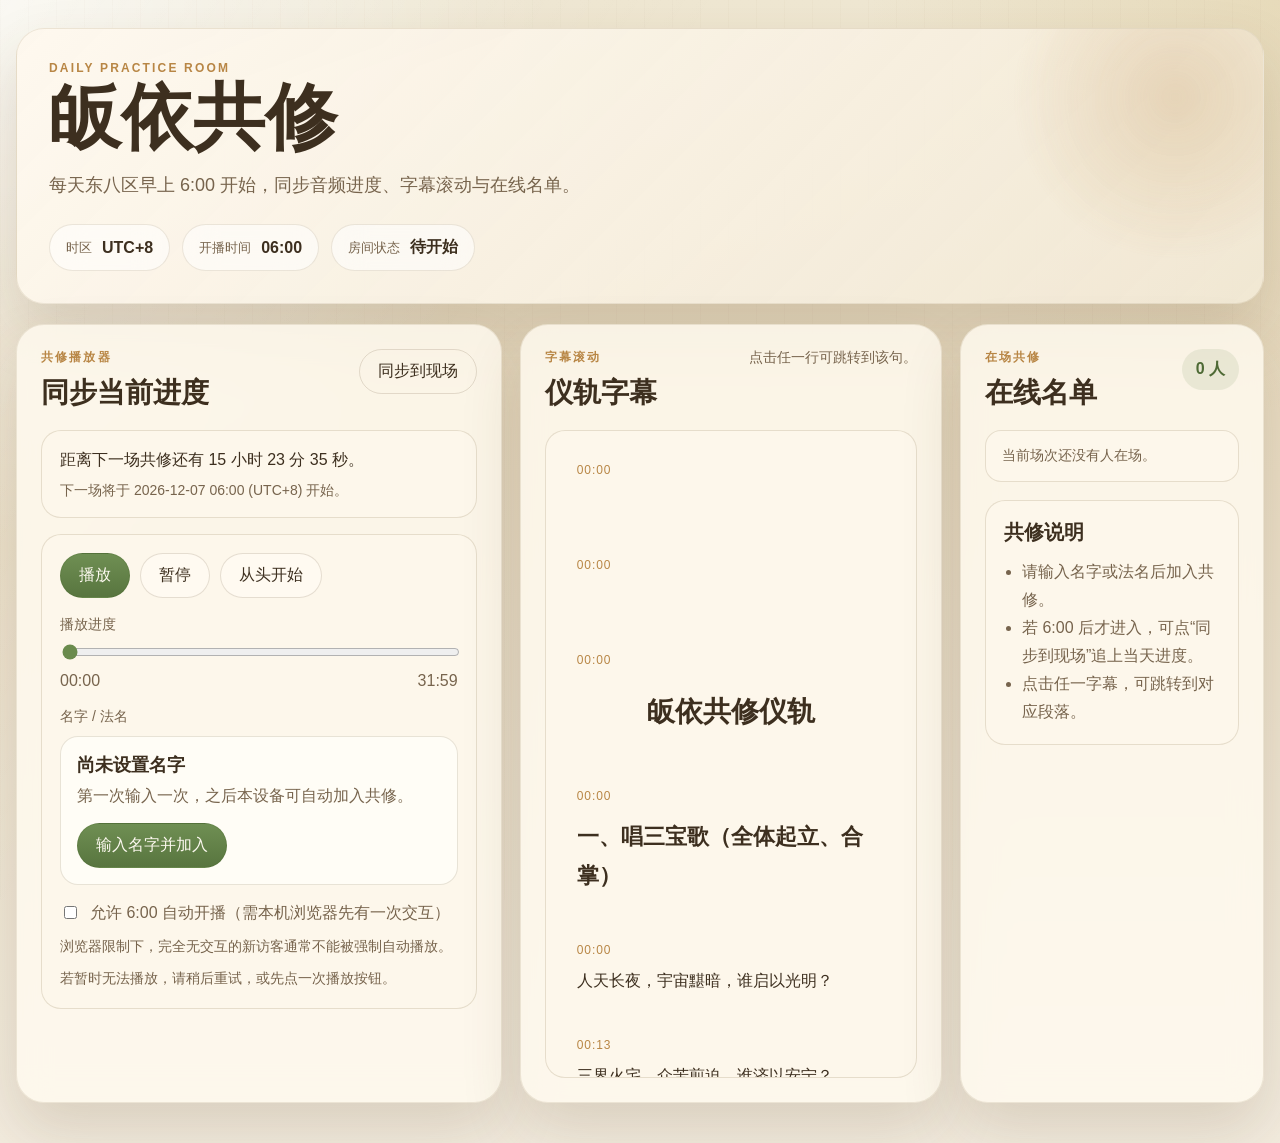
==== index.html @ a18d0d2c "Add remembered identity and mobile join modal" ====
<!doctype html>
<html lang="zh-Hant">
  <head>
    <meta charset="UTF-8" />
    <meta
      name="viewport"
      content="width=device-width, initial-scale=1.0, viewport-fit=cover"
    />
    <title>皈依共修</title>
    <meta
      name="description"
      content="每日东八区早上 6 点同步进行的共修页面，支持音频字幕滚动与在线名单。"
    />
    <link rel="stylesheet" href="./styles.css" />
    <script src="./assets/site-config.js" defer></script>
    <script src="./app.js" defer></script>
  </head>
  <body>
    <div class="page-shell">
      <header class="hero">
        <p class="eyebrow">Daily Practice Room</p>
        <h1 id="site-title">皈依共修</h1>
        <p class="hero-copy" id="site-description">
          每天东八区早上 6:00 开始，同步音频进度、字幕滚动与在线名单。
        </p>
        <div class="hero-meta">
          <div class="meta-pill">
            <span class="meta-label">时区</span>
            <strong id="timezone-label">UTC+8</strong>
          </div>
          <div class="meta-pill">
            <span class="meta-label">开播时间</span>
            <strong id="start-time-label">06:00</strong>
          </div>
          <div class="meta-pill">
            <span class="meta-label">房间状态</span>
            <strong id="room-status-pill">准备中</strong>
          </div>
        </div>
      </header>

      <main class="layout">
        <section class="panel panel-player">
          <div class="panel-head">
            <div>
              <p class="panel-kicker">共修播放器</p>
              <h2>同步当前进度</h2>
            </div>
            <button class="button button-ghost" id="sync-button" type="button">
              同步到现场
            </button>
          </div>

          <div class="session-banner">
            <p id="session-status">正在读取今天的共修状态…</p>
            <p id="session-substatus">如果网页保持打开，6:00 到点会尝试自动开播。</p>
          </div>

          <div class="player-card">
            <div class="player-controls">
              <button class="button button-primary" id="play-button" type="button">
                播放
              </button>
              <button class="button" id="pause-button" type="button">暂停</button>
              <button class="button" id="restart-button" type="button">从头开始</button>
            </div>

            <label class="range-wrap" for="progress-range">
              <span>播放进度</span>
              <input id="progress-range" type="range" min="0" max="1000" value="0" />
            </label>

            <div class="time-row">
              <span id="current-time">00:00</span>
              <span id="duration-time">00:00</span>
            </div>

            <div class="name-form">
              <span>名字 / 法名</span>
              <div class="identity-card">
                <div class="identity-copy">
                  <strong id="identity-name">尚未设置名字</strong>
                  <p id="identity-note">第一次输入一次，之后本设备可自动加入共修。</p>
                </div>
                <div class="identity-actions">
                  <button class="button button-primary" id="join-button" type="button">
                    输入名字并加入
                  </button>
                  <button class="button" id="edit-name-button" type="button">
                    修改名字
                  </button>
                </div>
              </div>
            </div>

            <div class="toggle-row">
              <label class="checkbox">
                <input id="auto-start-toggle" type="checkbox" />
                <span>允许 6:00 自动开播（需本机浏览器先有一次交互）</span>
              </label>
            </div>

            <p class="helper-text" id="autoplay-note">
              浏览器限制下，完全无交互的新访客通常不能被强制自动播放。
            </p>
            <p class="helper-text" id="audio-note"></p>

            <audio id="practice-audio" preload="metadata"></audio>
          </div>
        </section>

        <section class="panel panel-lyrics">
          <div class="panel-head">
            <div>
              <p class="panel-kicker">字幕滚动</p>
              <h2>仪轨字幕</h2>
            </div>
            <p class="lyrics-tip">点击任一行可跳转到该句。</p>
          </div>
          <div class="lyrics-frame">
            <ol class="lyrics-list" id="lyrics-list">
              <li class="lyrics-empty">正在加载字幕…</li>
            </ol>
          </div>
        </section>

        <aside class="panel panel-side">
          <div class="panel-head">
            <div>
              <p class="panel-kicker">在场共修</p>
              <h2>在线名单</h2>
            </div>
            <span class="count-badge" id="attendee-count">0 人</span>
          </div>

          <ul class="attendee-list" id="attendee-list">
            <li class="attendee-empty">尚未加入共修。</li>
          </ul>

          <div class="notes">
            <h3>共修说明</h3>
            <ul>
              <li>请输入名字或法名后加入共修。</li>
              <li>若 6:00 后才进入，可点“同步到现场”追上当天进度。</li>
              <li>点击任一字幕，可跳转到对应段落。</li>
            </ul>
          </div>
        </aside>
      </main>
    </div>

    <div class="modal-shell" id="name-modal" hidden>
      <div class="modal-backdrop" data-close-modal="true"></div>
      <div
        class="modal-card"
        role="dialog"
        aria-modal="true"
        aria-labelledby="name-modal-title"
      >
        <div class="modal-head">
          <div>
            <p class="panel-kicker">身份确认</p>
            <h2 id="name-modal-title">输入名字或法名</h2>
          </div>
          <button class="button button-ghost" id="modal-cancel-button" type="button">
            关闭
          </button>
        </div>

        <label class="modal-field" for="modal-display-name">
          <span>名字 / 法名</span>
          <input
            id="modal-display-name"
            name="modal-display-name"
            type="text"
            maxlength="24"
            placeholder="例如：慧明 / 王小明"
            autocomplete="name"
          />
        </label>

        <label class="checkbox checkbox-stack">
          <input id="remember-join-toggle" type="checkbox" checked />
          <span>记住这个名字，并在本设备下次自动加入</span>
        </label>

        <p class="helper-text modal-helper">
          之后随时都可以修改名字；若只是暂时离开，可直接退出本场共修。
        </p>

        <div class="modal-actions">
          <button class="button" id="modal-secondary-button" type="button">
            稍后再说
          </button>
          <button class="button button-primary" id="modal-confirm-button" type="button">
            确认加入
          </button>
        </div>
      </div>
    </div>
  </body>
</html>
---- styles.css ----
:root {
  --bg: #f1ead8;
  --bg-deep: #d4c2a2;
  --panel: rgba(255, 250, 240, 0.82);
  --panel-strong: rgba(253, 247, 235, 0.96);
  --line: rgba(112, 88, 46, 0.16);
  --text: #3d2f1f;
  --muted: #77644d;
  --brand: #6a8b4d;
  --brand-deep: #4e6a35;
  --accent: #b88645;
  --danger: #9d4d36;
  --shadow: 0 28px 60px rgba(84, 63, 31, 0.16);
  --radius-xl: 28px;
  --radius-lg: 20px;
  --radius-md: 14px;
  --font-display: "Noto Serif TC", "Songti TC", "Hiragino Mincho ProN",
    "PMingLiU", serif;
  --font-ui: "Iansui", "PingFang TC", "Microsoft JhengHei", sans-serif;
}

* {
  box-sizing: border-box;
}

html {
  scroll-behavior: smooth;
}

body {
  margin: 0;
  min-height: 100vh;
  color: var(--text);
  font-family: var(--font-ui);
  background:
    radial-gradient(circle at top left, rgba(255, 255, 255, 0.72), transparent 32%),
    radial-gradient(circle at top right, rgba(202, 174, 103, 0.22), transparent 24%),
    linear-gradient(180deg, #efe7d2 0%, #e7dac0 30%, #f3ecdf 100%);
}

body::before {
  content: "";
  position: fixed;
  inset: 0;
  pointer-events: none;
  background:
    linear-gradient(120deg, rgba(255, 255, 255, 0.12), transparent 40%),
    repeating-linear-gradient(
      90deg,
      rgba(120, 90, 44, 0.02) 0,
      rgba(120, 90, 44, 0.02) 1px,
      transparent 1px,
      transparent 28px
    );
}

.page-shell {
  width: min(1380px, calc(100vw - 32px));
  margin: 0 auto;
  padding: 28px 0 40px;
}

.hero {
  position: relative;
  overflow: hidden;
  padding: 32px;
  border: 1px solid rgba(118, 92, 47, 0.12);
  border-radius: var(--radius-xl);
  background:
    linear-gradient(135deg, rgba(254, 248, 238, 0.98), rgba(242, 233, 214, 0.88)),
    linear-gradient(160deg, rgba(112, 146, 80, 0.08), transparent 48%);
  box-shadow: var(--shadow);
}

.hero::after {
  content: "";
  position: absolute;
  width: 320px;
  height: 320px;
  right: -72px;
  top: -92px;
  border-radius: 50%;
  background:
    radial-gradient(circle, rgba(184, 134, 69, 0.22) 0, rgba(184, 134, 69, 0.06) 55%, transparent 72%);
  filter: blur(2px);
}

.eyebrow,
.panel-kicker {
  margin: 0 0 8px;
  color: var(--accent);
  text-transform: uppercase;
  letter-spacing: 0.18em;
  font-size: 12px;
  font-weight: 700;
}

#site-title,
.hero h1,
.panel h2,
.notes h3 {
  font-family: var(--font-display);
}

.hero h1 {
  margin: 0;
  font-size: clamp(42px, 8vw, 72px);
  line-height: 0.98;
  font-weight: 700;
}

.hero-copy {
  max-width: 56ch;
  margin: 16px 0 0;
  font-size: 18px;
  line-height: 1.7;
  color: var(--muted);
}

.hero-meta {
  display: flex;
  flex-wrap: wrap;
  gap: 12px;
  margin-top: 24px;
}

.meta-pill {
  display: inline-flex;
  gap: 10px;
  align-items: center;
  padding: 12px 16px;
  border-radius: 999px;
  border: 1px solid rgba(118, 92, 47, 0.14);
  background: rgba(255, 255, 255, 0.56);
  backdrop-filter: blur(16px);
}

.meta-label {
  color: var(--muted);
  font-size: 13px;
}

.layout {
  display: grid;
  grid-template-columns: 1.15fr 1fr 0.72fr;
  gap: 18px;
  margin-top: 20px;
}

.panel {
  min-width: 0;
  padding: 24px;
  border: 1px solid rgba(118, 92, 47, 0.12);
  border-radius: var(--radius-xl);
  background: var(--panel);
  box-shadow: var(--shadow);
  backdrop-filter: blur(16px);
}

.panel-head {
  display: flex;
  gap: 16px;
  align-items: flex-start;
  justify-content: space-between;
  margin-bottom: 18px;
}

.panel h2 {
  margin: 0;
  font-size: 28px;
}

.session-banner,
.player-card,
.lyrics-frame,
.notes {
  border: 1px solid var(--line);
  border-radius: var(--radius-lg);
  background: var(--panel-strong);
}

.session-banner {
  padding: 16px 18px;
  margin-bottom: 16px;
}

.session-banner p {
  margin: 0;
  line-height: 1.6;
}

.session-banner p + p {
  margin-top: 6px;
  color: var(--muted);
  font-size: 14px;
}

.player-card {
  padding: 18px;
}

.player-controls,
.toggle-row,
.time-row {
  display: flex;
  align-items: center;
}

.player-controls {
  flex-wrap: wrap;
  gap: 10px;
}

.button {
  appearance: none;
  border: 1px solid rgba(95, 73, 37, 0.16);
  border-radius: 999px;
  background: #fffaf1;
  color: var(--text);
  cursor: pointer;
  font: inherit;
  padding: 11px 18px;
  transition:
    transform 180ms ease,
    border-color 180ms ease,
    background 180ms ease,
    color 180ms ease;
}

.button:hover {
  transform: translateY(-1px);
  border-color: rgba(95, 73, 37, 0.28);
}

.button-primary {
  border-color: rgba(69, 101, 42, 0.2);
  background: linear-gradient(180deg, #6f8f53 0%, #58753f 100%);
  color: #fdf9f0;
}

.button-ghost {
  background: transparent;
}

.button:disabled {
  cursor: not-allowed;
  opacity: 0.55;
  transform: none;
}

.range-wrap {
  display: grid;
  gap: 8px;
  margin-top: 18px;
}

.range-wrap span,
.name-form span {
  font-size: 14px;
  color: var(--muted);
}

input[type="range"] {
  width: 100%;
  accent-color: var(--brand);
}

.time-row {
  justify-content: space-between;
  margin-top: 10px;
  color: var(--muted);
  font-variant-numeric: tabular-nums;
}

.name-form {
  display: grid;
  gap: 10px;
  margin-top: 18px;
}

.identity-card {
  display: grid;
  gap: 14px;
  padding: 16px;
  border: 1px solid var(--line);
  border-radius: 18px;
  background: rgba(255, 253, 247, 0.92);
}

.identity-copy {
  display: grid;
  gap: 6px;
}

.identity-copy strong {
  font-size: 18px;
}

.identity-copy p {
  margin: 0;
  color: var(--muted);
  line-height: 1.6;
}

.identity-actions {
  display: flex;
  flex-wrap: wrap;
  gap: 10px;
}

.checkbox {
  display: inline-flex;
  gap: 10px;
  align-items: center;
  margin-top: 16px;
  color: var(--muted);
  line-height: 1.5;
}

.helper-text {
  margin: 10px 0 0;
  color: var(--muted);
  font-size: 14px;
  line-height: 1.6;
}

.modal-shell {
  position: fixed;
  inset: 0;
  z-index: 50;
  display: grid;
  place-items: center;
  padding: 20px;
}

.modal-shell[hidden] {
  display: none;
}

.modal-backdrop {
  position: absolute;
  inset: 0;
  background: rgba(48, 34, 18, 0.44);
  backdrop-filter: blur(10px);
}

.modal-card {
  position: relative;
  width: min(100%, 520px);
  padding: 24px;
  border: 1px solid rgba(118, 92, 47, 0.14);
  border-radius: 26px;
  background:
    linear-gradient(180deg, rgba(255, 250, 241, 0.98), rgba(248, 240, 224, 0.96));
  box-shadow: 0 36px 80px rgba(55, 39, 16, 0.28);
}

.modal-head {
  display: flex;
  gap: 16px;
  align-items: flex-start;
  justify-content: space-between;
}

.modal-head h2 {
  margin: 0;
  font-size: 28px;
}

.modal-field {
  display: grid;
  gap: 10px;
  margin-top: 18px;
}

.modal-field span {
  font-size: 14px;
  color: var(--muted);
}

.modal-field input {
  width: 100%;
  padding: 14px 16px;
  border: 1px solid rgba(103, 82, 49, 0.16);
  border-radius: 16px;
  background: #fffdf7;
  font: inherit;
  color: var(--text);
}

.checkbox-stack {
  margin-top: 18px;
  align-items: flex-start;
}

.modal-helper {
  margin-top: 12px;
}

.modal-actions {
  display: flex;
  justify-content: flex-end;
  gap: 10px;
  margin-top: 18px;
}

#practice-audio {
  display: none;
}

.lyrics-tip {
  margin: 0;
  color: var(--muted);
  font-size: 14px;
}

.lyrics-frame {
  height: min(72vh, 880px);
  overflow: auto;
  padding: 14px;
  scroll-behavior: smooth;
}

.lyrics-list {
  display: grid;
  gap: 10px;
  padding: 0;
  margin: 0;
  list-style: none;
}

.lyrics-line,
.lyrics-empty {
  position: relative;
  padding: 14px 16px;
  border: 1px solid transparent;
  border-radius: 16px;
  line-height: 1.75;
  cursor: pointer;
  transition:
    transform 160ms ease,
    background 160ms ease,
    border-color 160ms ease,
    color 160ms ease;
}

.lyrics-line:hover {
  transform: translateX(3px);
  background: rgba(122, 154, 92, 0.08);
  border-color: rgba(122, 154, 92, 0.16);
}

.lyrics-line.is-active {
  background:
    linear-gradient(135deg, rgba(111, 143, 83, 0.14), rgba(184, 134, 69, 0.14)),
    #fffcf5;
  border-color: rgba(111, 143, 83, 0.24);
  color: #2f271d;
}

.lyrics-line.is-active::before {
  content: "";
  position: absolute;
  left: -5px;
  top: 12px;
  bottom: 12px;
  width: 3px;
  border-radius: 999px;
  background: linear-gradient(180deg, var(--brand), var(--accent));
}

.lyrics-time {
  display: block;
  margin-bottom: 6px;
  color: var(--accent);
  font-size: 12px;
  font-variant-numeric: tabular-nums;
  letter-spacing: 0.08em;
}

.count-badge {
  padding: 10px 14px;
  border-radius: 999px;
  background: rgba(111, 143, 83, 0.12);
  color: var(--brand-deep);
  font-weight: 700;
}

.attendee-list {
  display: grid;
  gap: 10px;
  margin: 0;
  padding: 0;
  list-style: none;
}

.attendee-list li {
  padding: 14px 16px;
  border: 1px solid var(--line);
  border-radius: 16px;
  background: var(--panel-strong);
  line-height: 1.55;
}

.attendee-name {
  display: block;
  font-weight: 700;
}

.attendee-meta,
.attendee-empty {
  color: var(--muted);
  font-size: 14px;
}

.notes {
  margin-top: 18px;
  padding: 18px;
}

.notes h3 {
  margin: 0 0 12px;
  font-size: 20px;
}

.notes ul {
  margin: 0;
  padding-left: 18px;
  color: var(--muted);
  line-height: 1.75;
}

.is-warning {
  color: var(--danger);
}

@media (max-width: 1100px) {
  .layout {
    grid-template-columns: 1fr;
  }

  .lyrics-frame {
    height: 60vh;
  }
}

@media (max-width: 640px) {
  .page-shell {
    width: min(100vw - 20px, 100%);
    padding-top: 14px;
  }

  .hero,
  .panel {
    padding: 20px;
    border-radius: 22px;
  }

  .hero h1 {
    font-size: 40px;
  }

  .panel-head,
  .hero-meta,
  .player-controls,
  .identity-actions,
  .modal-actions {
    flex-direction: column;
    align-items: stretch;
  }

  .button,
  .modal-field input {
    width: 100%;
  }

  .modal-shell {
    padding: 12px;
    align-items: end;
  }

  .modal-card {
    width: 100%;
    border-radius: 24px 24px 0 0;
    padding: 20px;
  }
}
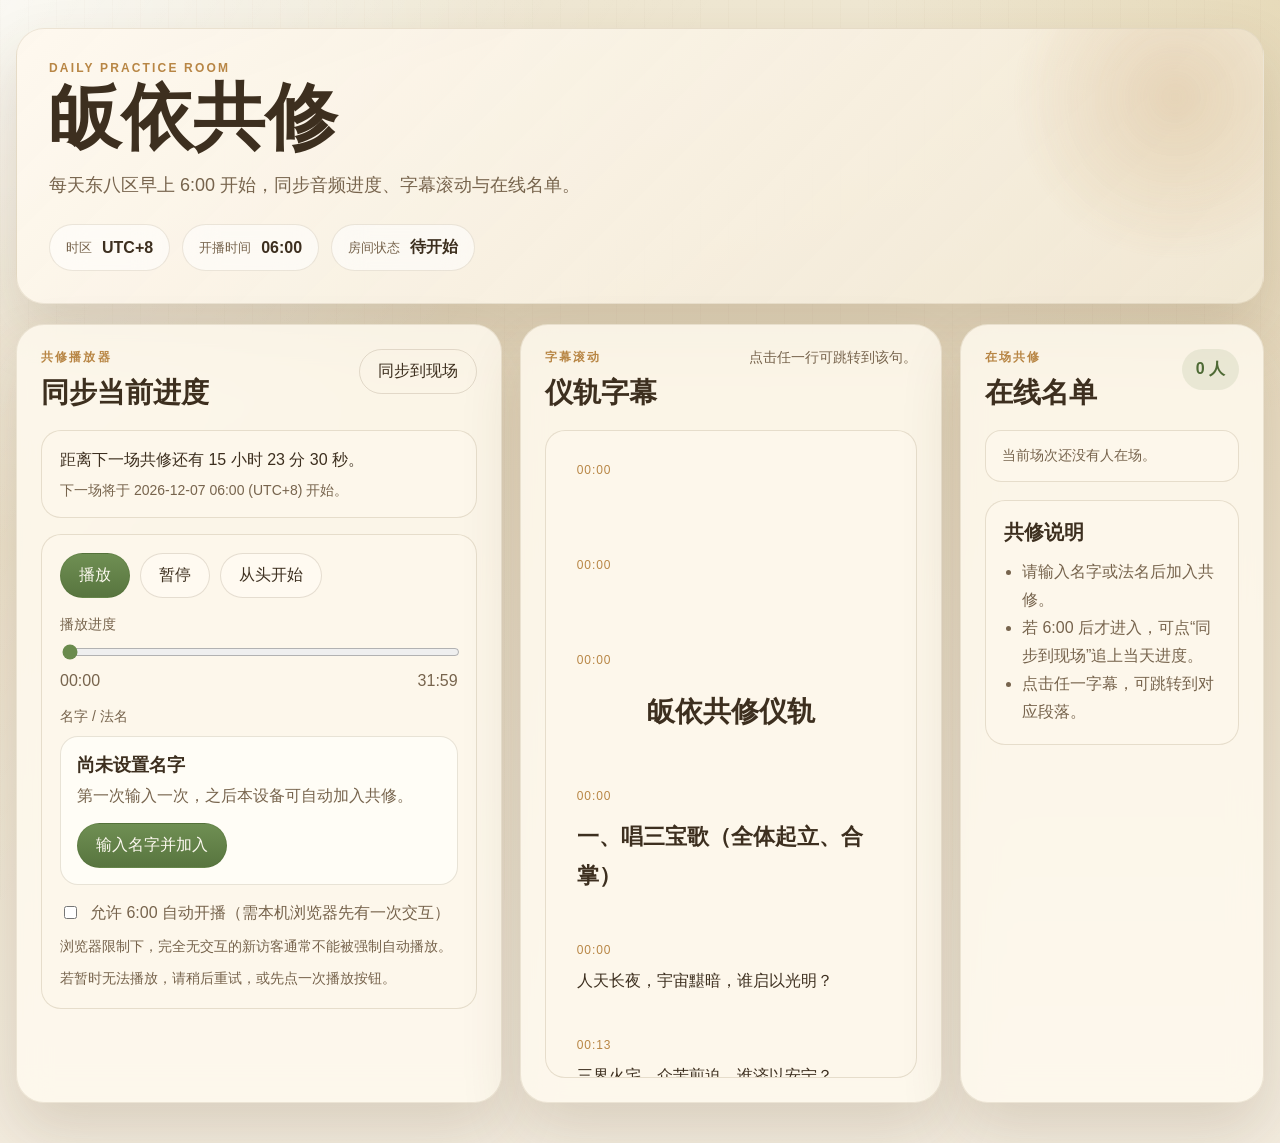
==== commit 0ac39d59: "Smooth auto-join recovery" ====
--- a/index.html
+++ b/index.html
@@ -149,6 +149,8 @@
       </main>
     </div>
 
+    <div class="toast-stack" id="toast-stack" aria-live="polite" aria-atomic="true"></div>
+
     <div class="modal-shell" id="name-modal" hidden>
       <div class="modal-backdrop" data-close-modal="true"></div>
       <div
--- a/styles.css
+++ b/styles.css
@@ -324,6 +324,47 @@
   line-height: 1.6;
 }
 
+.toast-stack {
+  position: fixed;
+  right: 18px;
+  bottom: 20px;
+  z-index: 45;
+  display: grid;
+  gap: 10px;
+  pointer-events: none;
+}
+
+.toast {
+  min-width: min(360px, calc(100vw - 32px));
+  max-width: min(420px, calc(100vw - 32px));
+  padding: 14px 16px;
+  border: 1px solid rgba(118, 92, 47, 0.14);
+  border-radius: 18px;
+  background:
+    linear-gradient(180deg, rgba(255, 250, 241, 0.97), rgba(248, 240, 224, 0.94));
+  box-shadow: 0 22px 48px rgba(55, 39, 16, 0.18);
+  opacity: 0;
+  transform: translateY(10px);
+  transition: opacity 220ms ease, transform 220ms ease;
+}
+
+.toast.is-visible {
+  opacity: 1;
+  transform: translateY(0);
+}
+
+.toast-title {
+  display: block;
+  font-weight: 700;
+}
+
+.toast-copy {
+  display: block;
+  margin-top: 4px;
+  color: var(--muted);
+  line-height: 1.55;
+}
+
 .modal-shell {
   position: fixed;
   inset: 0;
@@ -579,6 +620,17 @@
     align-items: end;
   }
 
+  .toast-stack {
+    right: 12px;
+    left: 12px;
+    bottom: 12px;
+  }
+
+  .toast {
+    min-width: 0;
+    max-width: none;
+  }
+
   .modal-card {
     width: 100%;
     border-radius: 24px 24px 0 0;
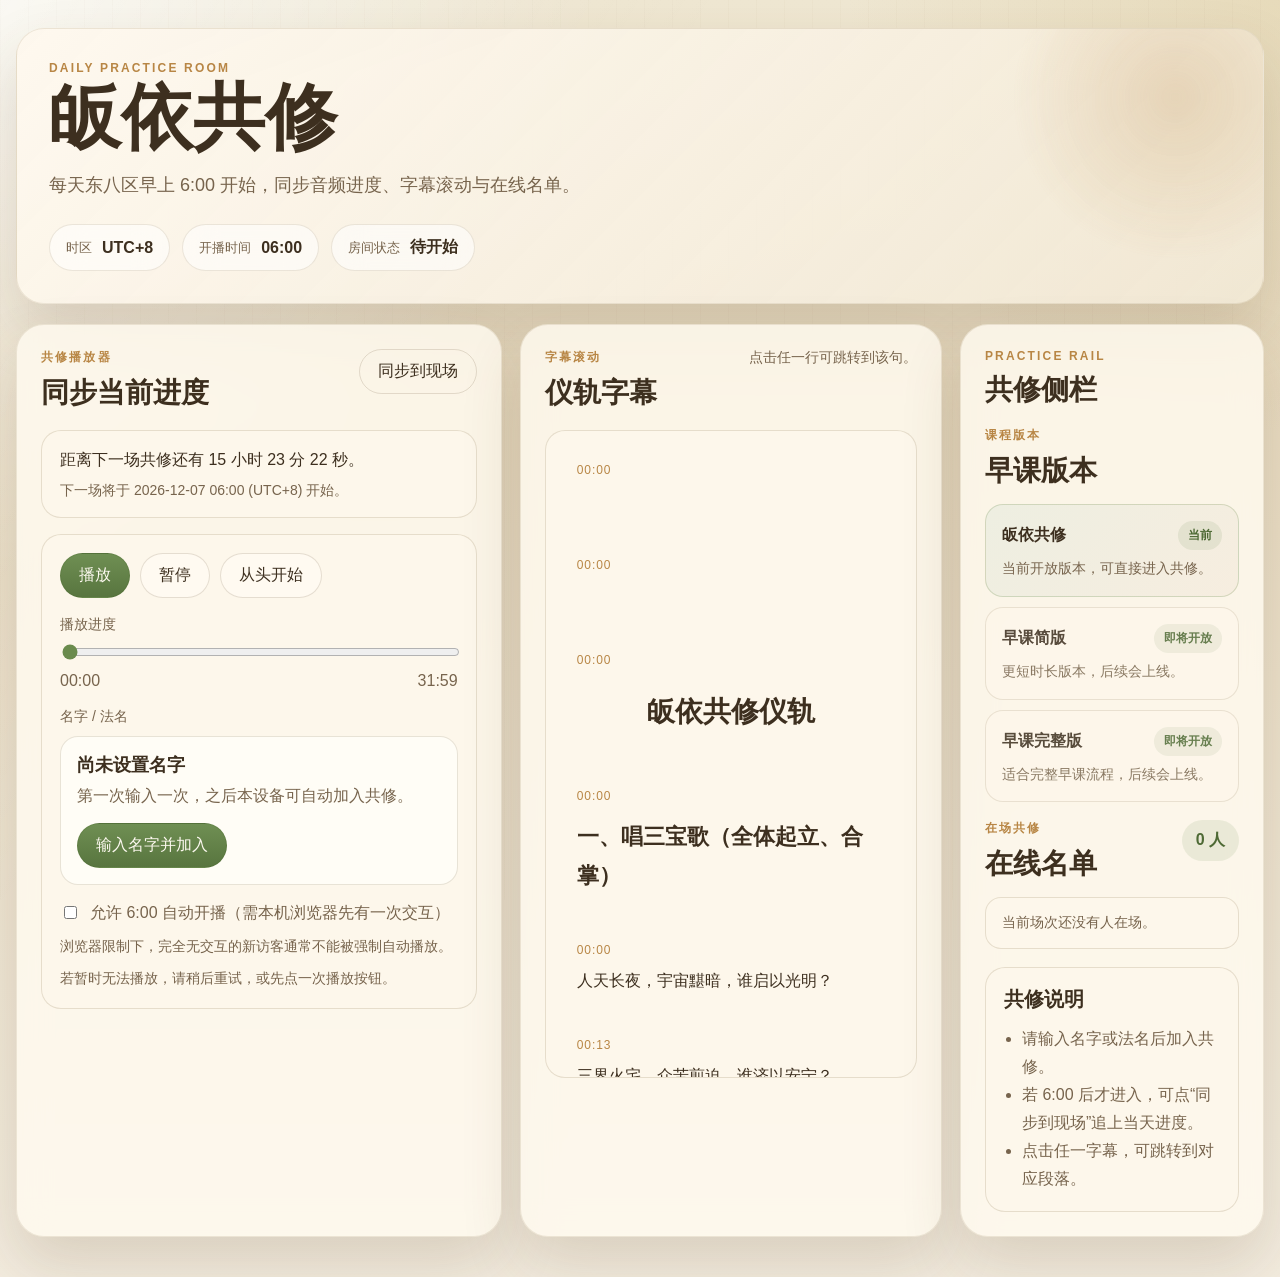
==== commit 605df618: "Add mobile quick entry and version rail" ====
--- a/index.html
+++ b/index.html
@@ -23,6 +23,14 @@
         <p class="hero-copy" id="site-description">
           每天东八区早上 6:00 开始，同步音频进度、字幕滚动与在线名单。
         </p>
+        <div class="hero-actions mobile-only">
+          <button class="button button-primary" id="quick-join-button" type="button">
+            开始共修
+          </button>
+          <button class="button" id="sidebar-toggle-button" type="button">
+            版本与名单
+          </button>
+        </div>
         <div class="hero-meta">
           <div class="meta-pill">
             <span class="meta-label">时区</span>
@@ -125,19 +133,42 @@
         </section>
 
         <aside class="panel panel-side">
-          <div class="panel-head">
+          <div class="sidebar-header">
             <div>
-              <p class="panel-kicker">在场共修</p>
-              <h2>在线名单</h2>
-            </div>
-            <span class="count-badge" id="attendee-count">0 人</span>
-          </div>
-
-          <ul class="attendee-list" id="attendee-list">
-            <li class="attendee-empty">尚未加入共修。</li>
-          </ul>
-
-          <div class="notes">
+              <p class="panel-kicker">Practice Rail</p>
+              <h2>共修侧栏</h2>
+            </div>
+            <button class="button button-ghost sidebar-close" id="sidebar-close-button" type="button">
+              关闭
+            </button>
+          </div>
+
+          <section class="side-section">
+            <div class="panel-head panel-head-tight">
+              <div>
+                <p class="panel-kicker">课程版本</p>
+                <h2>早课版本</h2>
+              </div>
+            </div>
+            <ul class="version-list" id="version-list">
+              <li class="version-empty">当前只有这一版共修。</li>
+            </ul>
+          </section>
+
+          <section class="side-section">
+            <div class="panel-head panel-head-tight">
+              <div>
+                <p class="panel-kicker">在场共修</p>
+                <h2>在线名单</h2>
+              </div>
+              <span class="count-badge" id="attendee-count">0 人</span>
+            </div>
+            <ul class="attendee-list" id="attendee-list">
+              <li class="attendee-empty">尚未加入共修。</li>
+            </ul>
+          </section>
+
+          <div class="notes side-section">
             <h3>共修说明</h3>
             <ul>
               <li>请输入名字或法名后加入共修。</li>
@@ -148,6 +179,14 @@
         </aside>
       </main>
     </div>
+
+    <button
+      class="sidebar-backdrop"
+      id="sidebar-backdrop"
+      type="button"
+      hidden
+      aria-label="关闭侧栏"
+    ></button>
 
     <div class="toast-stack" id="toast-stack" aria-live="polite" aria-atomic="true"></div>
 
--- a/styles.css
+++ b/styles.css
@@ -117,6 +117,12 @@
   color: var(--muted);
 }
 
+.hero-actions {
+  display: none;
+  gap: 10px;
+  margin-top: 20px;
+}
+
 .hero-meta {
   display: flex;
   flex-wrap: wrap;
@@ -163,6 +169,10 @@
   align-items: flex-start;
   justify-content: space-between;
   margin-bottom: 18px;
+}
+
+.panel-head-tight {
+  margin-bottom: 14px;
 }
 
 .panel h2 {
@@ -324,6 +334,94 @@
   line-height: 1.6;
 }
 
+.sidebar-header {
+  display: flex;
+  gap: 16px;
+  align-items: flex-start;
+  justify-content: space-between;
+  margin-bottom: 18px;
+}
+
+.sidebar-close {
+  display: none;
+}
+
+.side-section + .side-section {
+  margin-top: 18px;
+}
+
+.version-list {
+  display: grid;
+  gap: 10px;
+  margin: 0;
+  padding: 0;
+  list-style: none;
+}
+
+.version-item button {
+  width: 100%;
+  display: grid;
+  gap: 8px;
+  padding: 16px;
+  border: 1px solid var(--line);
+  border-radius: 18px;
+  background: var(--panel-strong);
+  color: inherit;
+  font: inherit;
+  text-align: left;
+  cursor: pointer;
+}
+
+.version-item button:hover {
+  border-color: rgba(95, 73, 37, 0.24);
+  transform: translateY(-1px);
+}
+
+.version-item.is-current button {
+  border-color: rgba(111, 143, 83, 0.26);
+  background:
+    linear-gradient(135deg, rgba(111, 143, 83, 0.12), rgba(184, 134, 69, 0.12)),
+    #fffcf5;
+}
+
+.version-item.is-coming button {
+  opacity: 0.86;
+}
+
+.version-title-row {
+  display: flex;
+  gap: 10px;
+  align-items: center;
+  justify-content: space-between;
+}
+
+.version-title {
+  font-weight: 700;
+}
+
+.version-copy {
+  color: var(--muted);
+  line-height: 1.55;
+  font-size: 14px;
+}
+
+.version-pill {
+  padding: 6px 10px;
+  border-radius: 999px;
+  background: rgba(111, 143, 83, 0.12);
+  color: var(--brand-deep);
+  font-size: 12px;
+  font-weight: 700;
+}
+
+.version-empty {
+  padding: 14px 16px;
+  border: 1px dashed var(--line);
+  border-radius: 16px;
+  color: var(--muted);
+  background: rgba(255, 253, 247, 0.75);
+}
+
 .toast-stack {
   position: fixed;
   right: 18px;
@@ -575,6 +673,10 @@
   color: var(--danger);
 }
 
+.sidebar-backdrop {
+  display: none;
+}
+
 @media (max-width: 1100px) {
   .layout {
     grid-template-columns: 1fr;
@@ -582,6 +684,48 @@
 
   .lyrics-frame {
     height: 60vh;
+  }
+
+  .mobile-only {
+    display: flex;
+  }
+
+  .panel-side {
+    position: fixed;
+    top: 0;
+    right: 0;
+    bottom: 0;
+    z-index: 44;
+    width: min(420px, calc(100vw - 18px));
+    overflow-y: auto;
+    border-radius: 28px 0 0 28px;
+    transform: translateX(108%);
+    transition: transform 240ms ease;
+  }
+
+  body.sidebar-open {
+    overflow: hidden;
+  }
+
+  body.sidebar-open .panel-side {
+    transform: translateX(0);
+  }
+
+  .sidebar-backdrop {
+    position: fixed;
+    inset: 0;
+    z-index: 43;
+    border: 0;
+    background: rgba(44, 31, 17, 0.38);
+    backdrop-filter: blur(6px);
+  }
+
+  body.sidebar-open .sidebar-backdrop {
+    display: block;
+  }
+
+  .sidebar-close {
+    display: inline-flex;
   }
 }
 
@@ -602,7 +746,9 @@
   }
 
   .panel-head,
+  .sidebar-header,
   .hero-meta,
+  .hero-actions,
   .player-controls,
   .identity-actions,
   .modal-actions {
@@ -620,6 +766,11 @@
     align-items: end;
   }
 
+  .panel-side {
+    width: min(100vw - 10px, 100%);
+    border-radius: 24px 0 0 24px;
+  }
+
   .toast-stack {
     right: 12px;
     left: 12px;
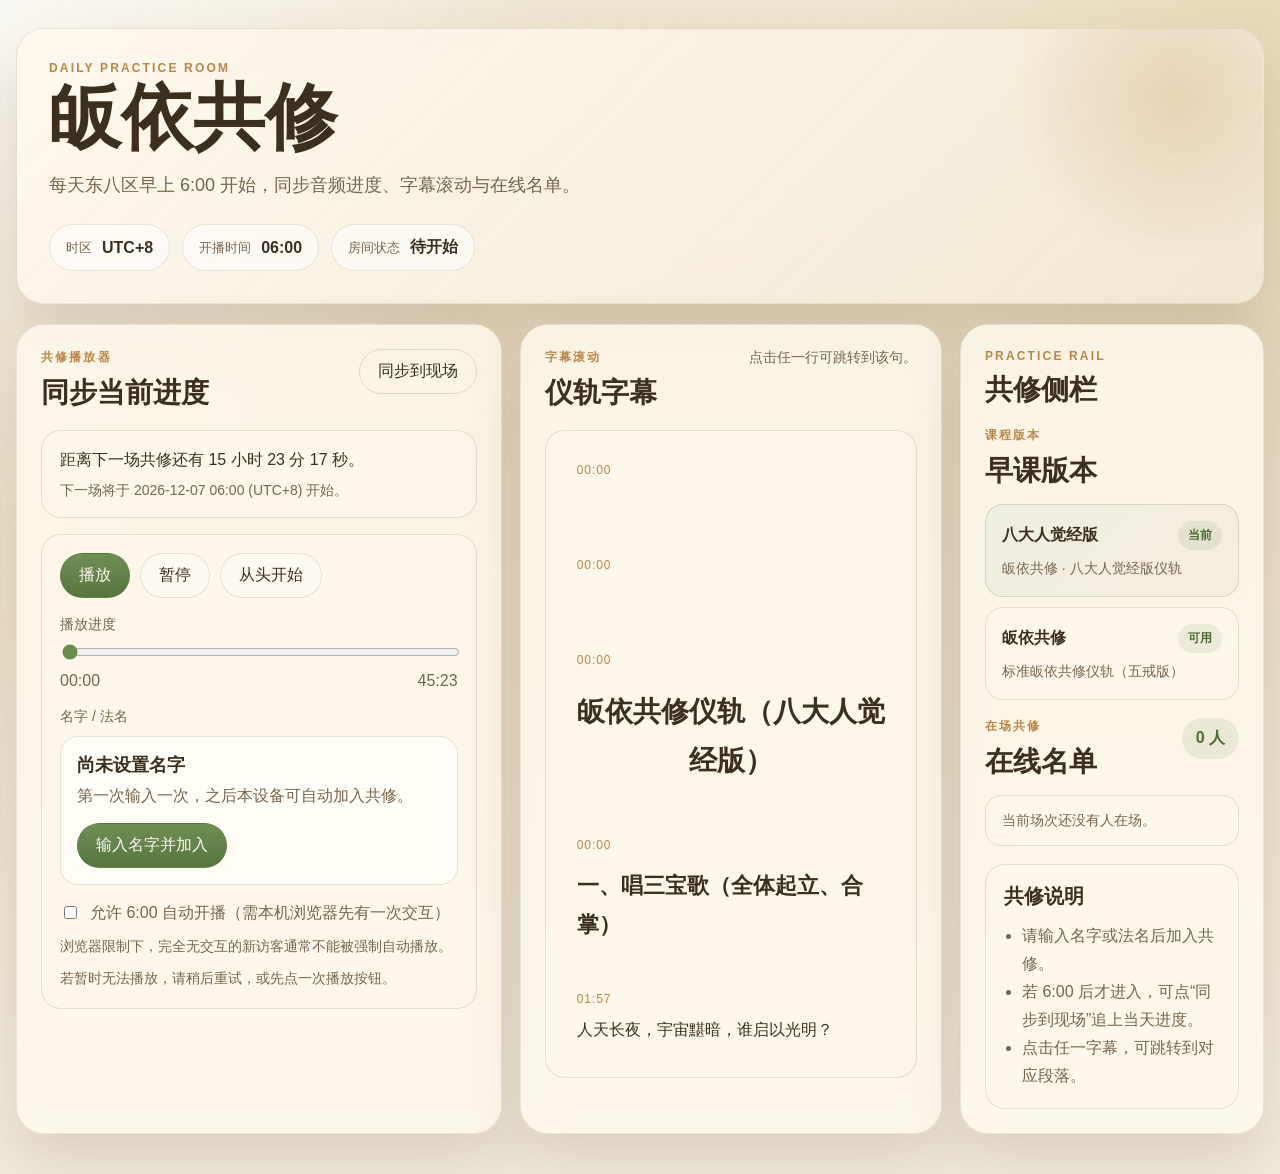
==== commit 84849d71: "Set Eight Realizations as default and add site artwork" ====
--- a/index.html
+++ b/index.html
@@ -11,6 +11,33 @@
       name="description"
       content="每日东八区早上 6 点同步进行的共修页面，支持音频字幕滚动与在线名单。"
     />
+    <meta name="theme-color" content="#f1ead8" />
+    <link rel="canonical" href="https://stpt.top/" />
+    <link rel="icon" href="./assets/favicon.svg" type="image/svg+xml" />
+    <link rel="icon" href="./assets/favicon-32.png" sizes="32x32" type="image/png" />
+    <link rel="icon" href="./assets/favicon-512.png" sizes="512x512" type="image/png" />
+    <link rel="apple-touch-icon" href="./assets/apple-touch-icon.png" />
+    <meta property="og:type" content="website" />
+    <meta property="og:locale" content="zh_TW" />
+    <meta property="og:site_name" content="皈依共修" />
+    <meta property="og:title" content="皈依共修" />
+    <meta
+      property="og:description"
+      content="每日东八区早上 6 点，同步音频进度、仪轨字幕与在线共修。"
+    />
+    <meta property="og:url" content="https://stpt.top/" />
+    <meta property="og:image" content="https://stpt.top/assets/share-card.png" />
+    <meta property="og:image:type" content="image/png" />
+    <meta property="og:image:width" content="1200" />
+    <meta property="og:image:height" content="1200" />
+    <meta property="og:image:alt" content="皈依共修莲花与佛光标志" />
+    <meta name="twitter:card" content="summary" />
+    <meta name="twitter:title" content="皈依共修" />
+    <meta
+      name="twitter:description"
+      content="每日东八区早上 6 点，同步音频进度、仪轨字幕与在线共修。"
+    />
+    <meta name="twitter:image" content="https://stpt.top/assets/share-card.png" />
     <link rel="stylesheet" href="./styles.css" />
     <script src="./assets/site-config.js" defer></script>
     <script src="./app.js" defer></script>
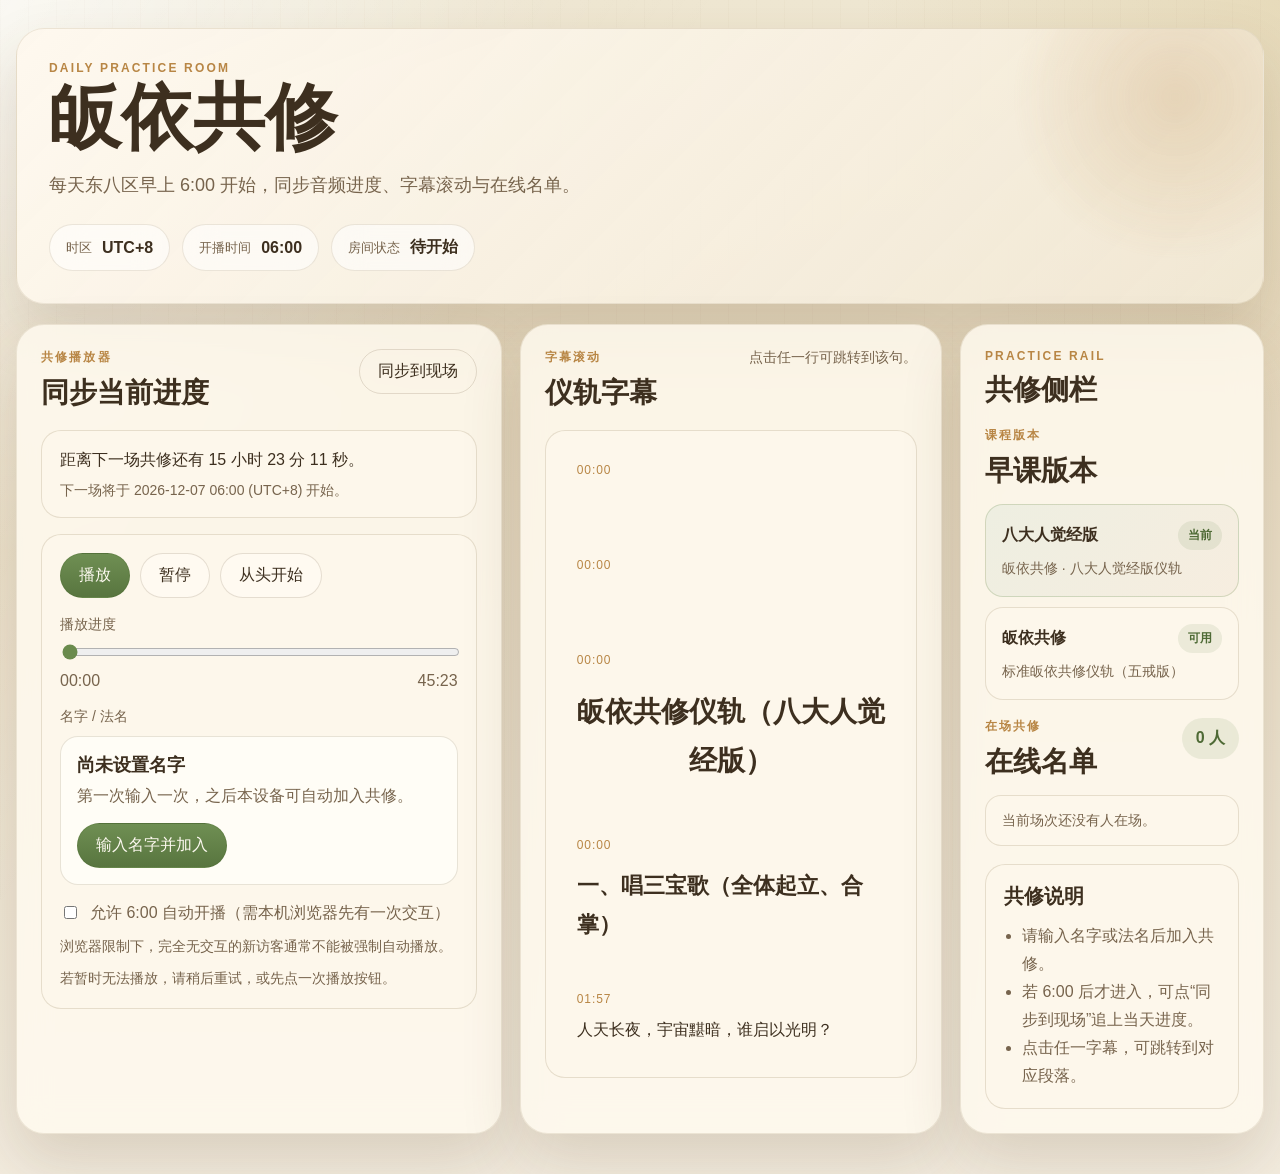
==== commit 10b4c909: "Bust runtime asset caches for default version update" ====
--- a/index.html
+++ b/index.html
@@ -39,8 +39,8 @@
     />
     <meta name="twitter:image" content="https://stpt.top/assets/share-card.png" />
     <link rel="stylesheet" href="./styles.css" />
-    <script src="./assets/site-config.js" defer></script>
-    <script src="./app.js" defer></script>
+    <script src="./assets/site-config.js?v=20260826-1" defer></script>
+    <script src="./app.js?v=20260826-1" defer></script>
   </head>
   <body>
     <div class="page-shell">
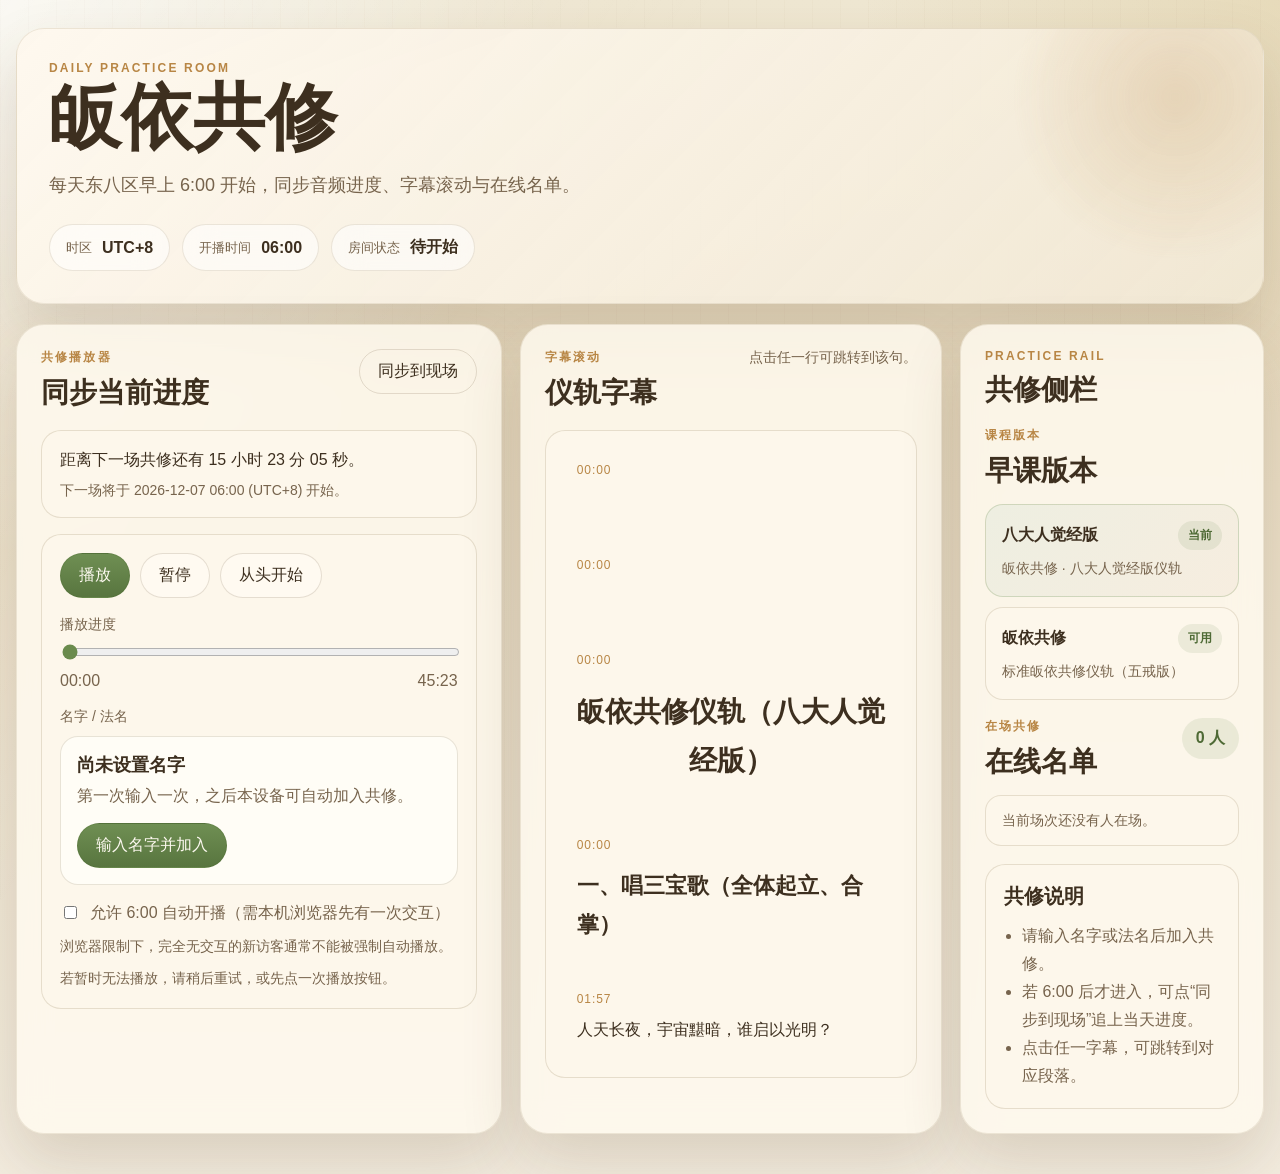
==== commit 203affb4: "Restore missing Eight Realizations lyrics" ====
--- a/index.html
+++ b/index.html
@@ -39,7 +39,7 @@
     />
     <meta name="twitter:image" content="https://stpt.top/assets/share-card.png" />
     <link rel="stylesheet" href="./styles.css" />
-    <script src="./assets/site-config.js?v=20260826-1" defer></script>
+    <script src="./assets/site-config.js?v=20260831-1" defer></script>
     <script src="./app.js?v=20260826-1" defer></script>
   </head>
   <body>
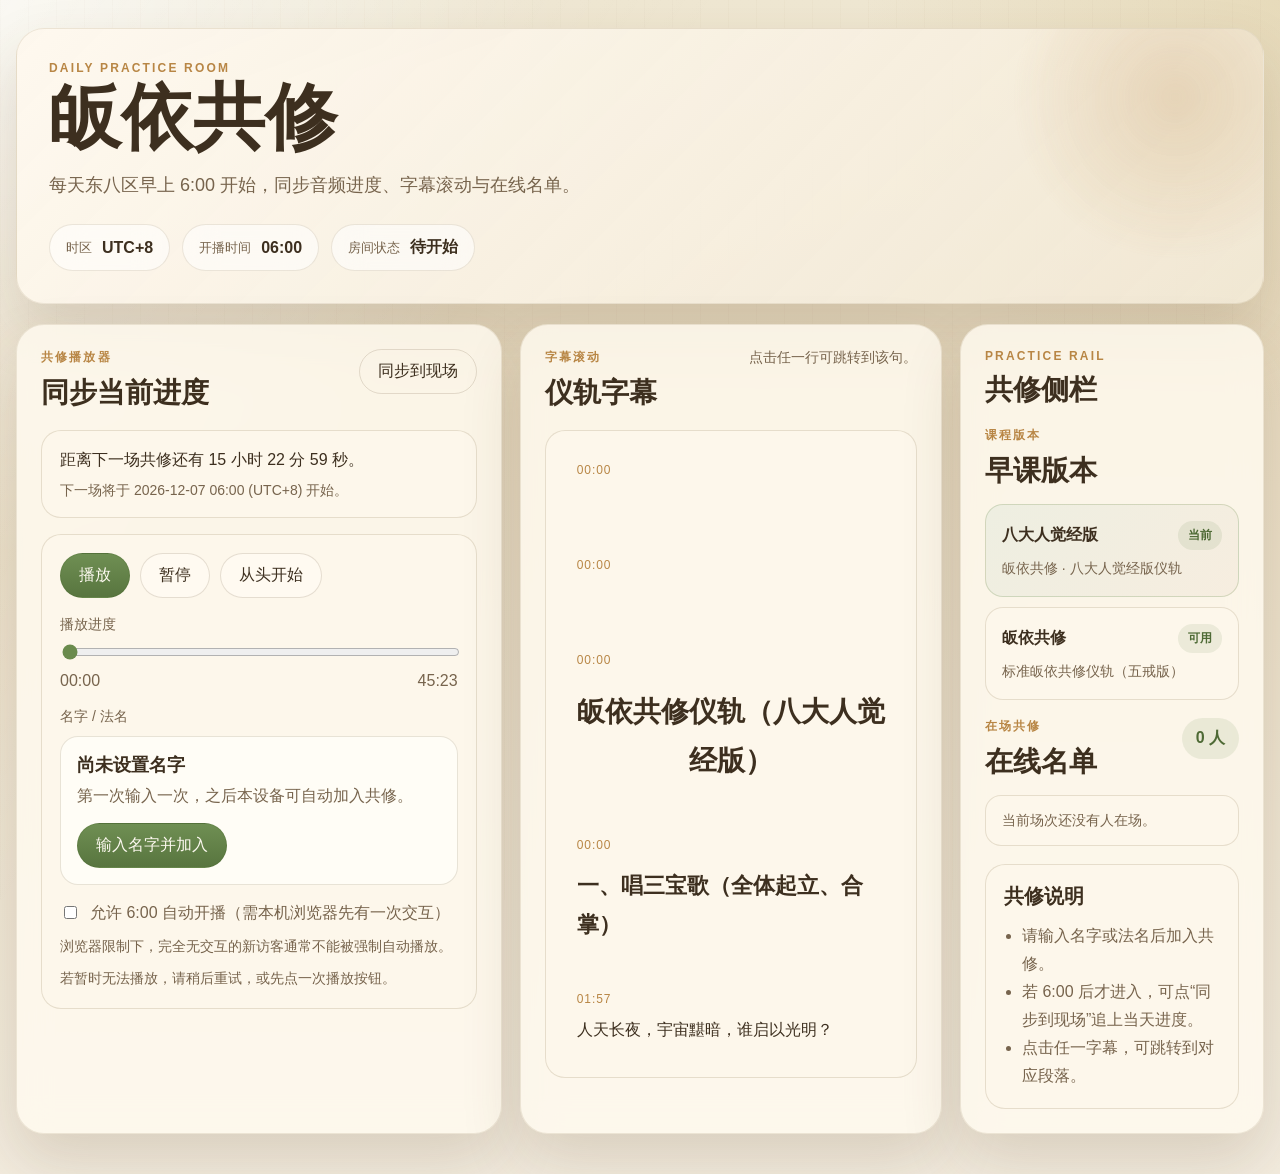
==== commit 75ccf9f7: "Recalibrate observation practice lyrics" ====
--- a/index.html
+++ b/index.html
@@ -39,7 +39,7 @@
     />
     <meta name="twitter:image" content="https://stpt.top/assets/share-card.png" />
     <link rel="stylesheet" href="./styles.css" />
-    <script src="./assets/site-config.js?v=20260831-1" defer></script>
+    <script src="./assets/site-config.js?v=20260831-2" defer></script>
     <script src="./app.js?v=20260826-1" defer></script>
   </head>
   <body>
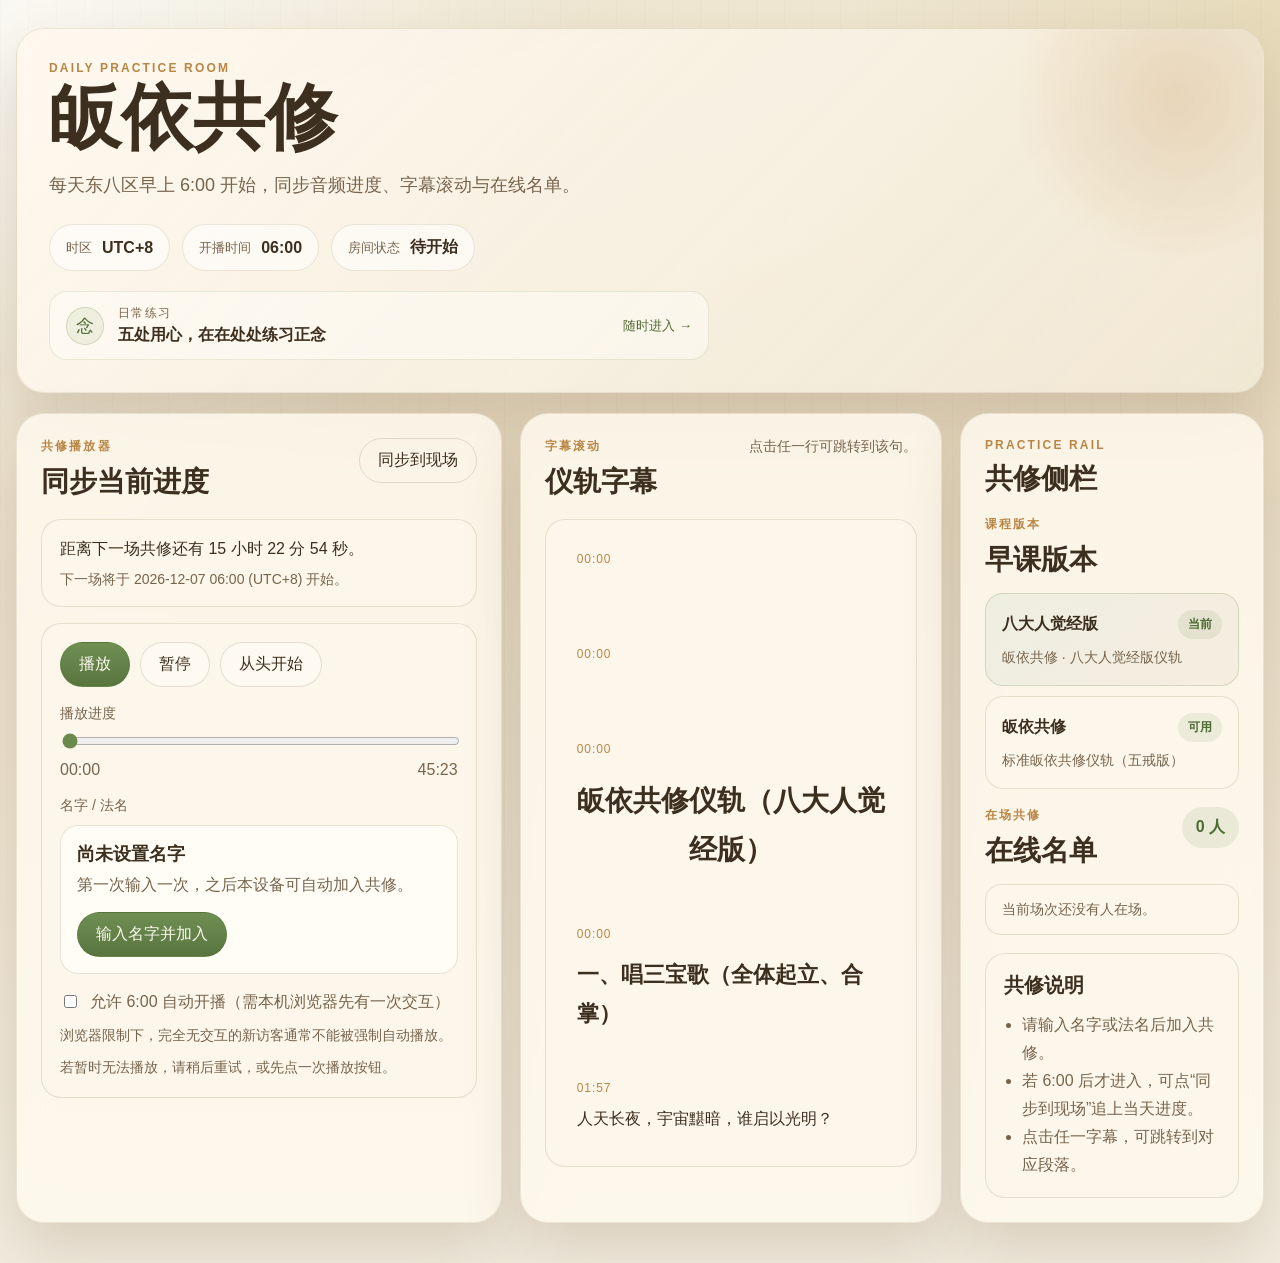
==== commit f08f25a2: "Add five everyday mindfulness practices" ====
--- a/index.html
+++ b/index.html
@@ -38,7 +38,7 @@
       content="每日东八区早上 6 点，同步音频进度、仪轨字幕与在线共修。"
     />
     <meta name="twitter:image" content="https://stpt.top/assets/share-card.png" />
-    <link rel="stylesheet" href="./styles.css" />
+    <link rel="stylesheet" href="./styles.css?v=20260901-1" />
     <script src="./assets/site-config.js?v=20260831-2" defer></script>
     <script src="./app.js?v=20260826-1" defer></script>
   </head>
@@ -72,6 +72,14 @@
             <strong id="room-status-pill">准备中</strong>
           </div>
         </div>
+        <a class="daily-practice-link" href="./mindfulness/">
+          <span class="daily-practice-mark" aria-hidden="true">念</span>
+          <span class="daily-practice-copy">
+            <span>日常练习</span>
+            <strong>五处用心，在在处处练习正念</strong>
+          </span>
+          <span class="daily-practice-action">随时进入 <span aria-hidden="true">→</span></span>
+        </a>
       </header>
 
       <main class="layout">
--- a/styles.css
+++ b/styles.css
@@ -83,6 +83,7 @@
   background:
     radial-gradient(circle, rgba(184, 134, 69, 0.22) 0, rgba(184, 134, 69, 0.06) 55%, transparent 72%);
   filter: blur(2px);
+  pointer-events: none;
 }
 
 .eyebrow,
@@ -144,6 +145,66 @@
 .meta-label {
   color: var(--muted);
   font-size: 13px;
+}
+
+.daily-practice-link {
+  position: relative;
+  z-index: 1;
+  display: grid;
+  grid-template-columns: auto minmax(0, 1fr) auto;
+  gap: 14px;
+  align-items: center;
+  width: min(100%, 660px);
+  margin-top: 20px;
+  padding: 13px 16px;
+  border: 1px solid rgba(111, 143, 83, 0.16);
+  border-radius: 18px;
+  background: rgba(255, 253, 247, 0.5);
+  color: inherit;
+  text-decoration: none;
+  transition: background 180ms ease, border-color 180ms ease, transform 180ms ease;
+}
+
+.daily-practice-link:hover {
+  transform: translateY(-1px);
+  border-color: rgba(111, 143, 83, 0.28);
+  background: rgba(255, 253, 247, 0.78);
+}
+
+.daily-practice-mark {
+  display: grid;
+  place-items: center;
+  width: 38px;
+  height: 38px;
+  border-radius: 50%;
+  border: 1px solid rgba(111, 143, 83, 0.26);
+  background: rgba(111, 143, 83, 0.1);
+  color: var(--brand-deep);
+  font-family: var(--font-display);
+  font-size: 18px;
+}
+
+.daily-practice-copy {
+  display: grid;
+  gap: 3px;
+  min-width: 0;
+}
+
+.daily-practice-copy > span {
+  color: var(--muted);
+  font-size: 12px;
+  letter-spacing: 0.12em;
+}
+
+.daily-practice-copy strong {
+  font-family: var(--font-display);
+  font-size: 16px;
+}
+
+.daily-practice-action {
+  color: var(--brand-deep);
+  font-size: 13px;
+  white-space: nowrap;
 }
 
 .layout {
@@ -547,6 +608,342 @@
   display: none;
 }
 
+.mindfulness-page {
+  background:
+    radial-gradient(circle at 14% 5%, rgba(255, 255, 255, 0.78), transparent 30%),
+    radial-gradient(circle at 88% 18%, rgba(111, 143, 83, 0.18), transparent 28%),
+    linear-gradient(180deg, #efe8d6 0%, #e4d6bc 48%, #f4eee3 100%);
+}
+
+.mindfulness-shell {
+  width: min(1180px, calc(100vw - 32px));
+}
+
+.mindfulness-hero {
+  min-height: 350px;
+  display: flex;
+  flex-direction: column;
+  justify-content: flex-end;
+  background:
+    linear-gradient(125deg, rgba(254, 249, 239, 0.98), rgba(236, 231, 209, 0.88)),
+    radial-gradient(circle at 82% 24%, rgba(111, 143, 83, 0.18), transparent 34%);
+}
+
+.mindfulness-hero::before {
+  content: "";
+  position: absolute;
+  right: 7%;
+  top: 42px;
+  width: 168px;
+  height: 168px;
+  border: 1px solid rgba(111, 143, 83, 0.18);
+  border-radius: 50%;
+  box-shadow:
+    0 0 0 24px rgba(111, 143, 83, 0.035),
+    0 0 0 48px rgba(184, 134, 69, 0.025);
+  pointer-events: none;
+}
+
+.practice-nav {
+  position: absolute;
+  z-index: 2;
+  top: 28px;
+  left: 32px;
+}
+
+.practice-nav a,
+.mindfulness-footer a {
+  color: var(--brand-deep);
+  text-decoration: none;
+}
+
+.practice-nav a {
+  display: inline-flex;
+  gap: 8px;
+  align-items: center;
+  padding: 9px 13px;
+  border: 1px solid rgba(111, 143, 83, 0.18);
+  border-radius: 999px;
+  background: rgba(255, 253, 247, 0.58);
+  font-size: 14px;
+}
+
+.mindfulness-intention {
+  position: absolute;
+  z-index: 1;
+  right: 52px;
+  bottom: 40px;
+  display: grid;
+  gap: 4px;
+  text-align: right;
+  color: var(--brand-deep);
+}
+
+.mindfulness-intention span {
+  font-size: 13px;
+  letter-spacing: 0.24em;
+}
+
+.mindfulness-intention strong {
+  font-family: var(--font-display);
+  font-size: 26px;
+  font-weight: 600;
+}
+
+.mindfulness-layout {
+  display: grid;
+  grid-template-columns: minmax(0, 1.12fr) minmax(340px, 0.72fr);
+  gap: 18px;
+  align-items: start;
+  margin-top: 20px;
+}
+
+.mindfulness-panel-head {
+  align-items: end;
+}
+
+.mindfulness-list-note {
+  max-width: 22ch;
+  margin: 0;
+  color: var(--muted);
+  font-size: 14px;
+  line-height: 1.6;
+  text-align: right;
+}
+
+.mindfulness-list {
+  display: grid;
+  gap: 11px;
+  margin: 0;
+  padding: 0;
+  list-style: none;
+}
+
+.mindfulness-card {
+  appearance: none;
+  width: 100%;
+  display: grid;
+  grid-template-columns: auto minmax(0, 1fr) auto;
+  gap: 15px;
+  align-items: center;
+  padding: 17px;
+  border: 1px solid var(--line);
+  border-radius: 20px;
+  background: rgba(255, 253, 247, 0.84);
+  color: inherit;
+  cursor: pointer;
+  font: inherit;
+  text-align: left;
+  transition: border-color 180ms ease, background 180ms ease, transform 180ms ease;
+}
+
+.mindfulness-card:hover {
+  transform: translateY(-1px);
+  border-color: rgba(111, 143, 83, 0.28);
+}
+
+.mindfulness-card.is-active {
+  border-color: rgba(111, 143, 83, 0.34);
+  background:
+    linear-gradient(135deg, rgba(111, 143, 83, 0.12), rgba(184, 134, 69, 0.08)),
+    #fffcf5;
+}
+
+.mindfulness-number {
+  display: grid;
+  place-items: center;
+  width: 44px;
+  height: 44px;
+  border-radius: 50%;
+  border: 1px solid rgba(184, 134, 69, 0.22);
+  color: var(--accent);
+  font-family: var(--font-display);
+  font-size: 20px;
+}
+
+.mindfulness-card-copy {
+  display: grid;
+  gap: 4px;
+  min-width: 0;
+}
+
+.mindfulness-card-copy strong {
+  font-family: var(--font-display);
+  font-size: 21px;
+}
+
+.mindfulness-card-copy > span:last-child {
+  color: var(--muted);
+  font-size: 14px;
+  line-height: 1.55;
+}
+
+.mindfulness-card-meta {
+  color: var(--accent);
+  font-size: 11px;
+  font-weight: 700;
+  letter-spacing: 0.12em;
+}
+
+.mindfulness-card-action {
+  padding: 7px 10px;
+  border-radius: 999px;
+  background: rgba(111, 143, 83, 0.1);
+  color: var(--brand-deep);
+  font-size: 12px;
+  font-weight: 700;
+}
+
+.mindfulness-player-panel {
+  position: sticky;
+  top: 18px;
+  overflow: hidden;
+}
+
+.mindfulness-player-shell {
+  position: relative;
+}
+
+.mindfulness-player-heading {
+  position: relative;
+  z-index: 1;
+  min-height: 128px;
+}
+
+.mindfulness-player-heading h2 {
+  font-size: 34px;
+}
+
+.mindfulness-player-heading > p:last-child {
+  max-width: 29ch;
+  margin: 10px 0 0;
+  color: var(--muted);
+  line-height: 1.65;
+}
+
+.practice-orbit {
+  position: relative;
+  display: grid;
+  place-items: center;
+  width: 128px;
+  height: 128px;
+  margin: 20px auto 26px;
+}
+
+.practice-orbit-ring,
+.practice-orbit::before,
+.practice-orbit::after {
+  position: absolute;
+  content: "";
+  border: 1px solid rgba(111, 143, 83, 0.2);
+  border-radius: 50%;
+}
+
+.practice-orbit-ring {
+  inset: 0;
+}
+
+.practice-orbit::before {
+  inset: 14px;
+  border-color: rgba(184, 134, 69, 0.2);
+}
+
+.practice-orbit::after {
+  inset: 28px;
+  background: rgba(111, 143, 83, 0.08);
+}
+
+.practice-orbit-core {
+  position: relative;
+  z-index: 1;
+  color: var(--brand-deep);
+  font-family: var(--font-display);
+  font-size: 28px;
+}
+
+.mindfulness-is-playing .practice-orbit-ring {
+  animation: mindfulness-breathe 5s ease-in-out infinite;
+}
+
+.mindfulness-controls {
+  display: flex;
+  flex-wrap: wrap;
+  justify-content: center;
+  gap: 10px;
+}
+
+#mindfulness-audio {
+  display: none;
+}
+
+.mindfulness-range {
+  margin-top: 22px;
+}
+
+.mindfulness-status {
+  min-height: 44px;
+  margin: 15px 0 0;
+  color: var(--muted);
+  font-size: 14px;
+  line-height: 1.6;
+  text-align: center;
+}
+
+.mindfulness-cue {
+  display: grid;
+  grid-template-columns: auto minmax(0, 1fr);
+  gap: 12px;
+  align-items: start;
+  margin-top: 20px;
+  padding: 15px;
+  border: 1px solid var(--line);
+  border-radius: 18px;
+  background: rgba(255, 253, 247, 0.72);
+}
+
+.mindfulness-cue span {
+  padding: 5px 8px;
+  border-radius: 999px;
+  background: rgba(184, 134, 69, 0.1);
+  color: var(--accent);
+  font-size: 11px;
+  font-weight: 700;
+  white-space: nowrap;
+}
+
+.mindfulness-cue p {
+  margin: 0;
+  color: var(--muted);
+  font-size: 13px;
+  line-height: 1.65;
+}
+
+.mindfulness-footer {
+  display: flex;
+  gap: 20px;
+  align-items: center;
+  justify-content: space-between;
+  padding: 24px 6px 4px;
+  color: var(--muted);
+  font-size: 14px;
+}
+
+.mindfulness-footer p {
+  margin: 0;
+}
+
+@keyframes mindfulness-breathe {
+  0%,
+  100% {
+    opacity: 0.52;
+    transform: scale(0.96);
+  }
+  50% {
+    opacity: 1;
+    transform: scale(1.05);
+  }
+}
+
 .lyrics-tip {
   margin: 0;
   color: var(--muted);
@@ -727,6 +1124,14 @@
   .sidebar-close {
     display: inline-flex;
   }
+
+  .mindfulness-layout {
+    grid-template-columns: 1fr;
+  }
+
+  .mindfulness-player-panel {
+    position: static;
+  }
 }
 
 @media (max-width: 640px) {
@@ -743,6 +1148,61 @@
 
   .hero h1 {
     font-size: 40px;
+  }
+
+  .daily-practice-link {
+    grid-template-columns: auto minmax(0, 1fr);
+  }
+
+  .daily-practice-action {
+    grid-column: 2;
+  }
+
+  .mindfulness-hero {
+    min-height: 410px;
+    padding-top: 82px;
+    justify-content: center;
+  }
+
+  .practice-nav {
+    top: 20px;
+    left: 20px;
+  }
+
+  .mindfulness-intention {
+    position: relative;
+    right: auto;
+    bottom: auto;
+    margin-top: 28px;
+    text-align: left;
+  }
+
+  .mindfulness-panel-head {
+    align-items: stretch;
+  }
+
+  .mindfulness-list-note {
+    max-width: none;
+    text-align: left;
+  }
+
+  .mindfulness-card {
+    grid-template-columns: auto minmax(0, 1fr);
+  }
+
+  .mindfulness-card-action {
+    grid-column: 2;
+    justify-self: start;
+  }
+
+  .mindfulness-controls,
+  .mindfulness-footer {
+    flex-direction: column;
+    align-items: stretch;
+  }
+
+  .mindfulness-footer {
+    gap: 10px;
   }
 
   .panel-head,
@@ -788,3 +1248,14 @@
     padding: 20px;
   }
 }
+
+@media (prefers-reduced-motion: reduce) {
+  *,
+  *::before,
+  *::after {
+    scroll-behavior: auto !important;
+    animation-duration: 0.01ms !important;
+    animation-iteration-count: 1 !important;
+    transition-duration: 0.01ms !important;
+  }
+}
